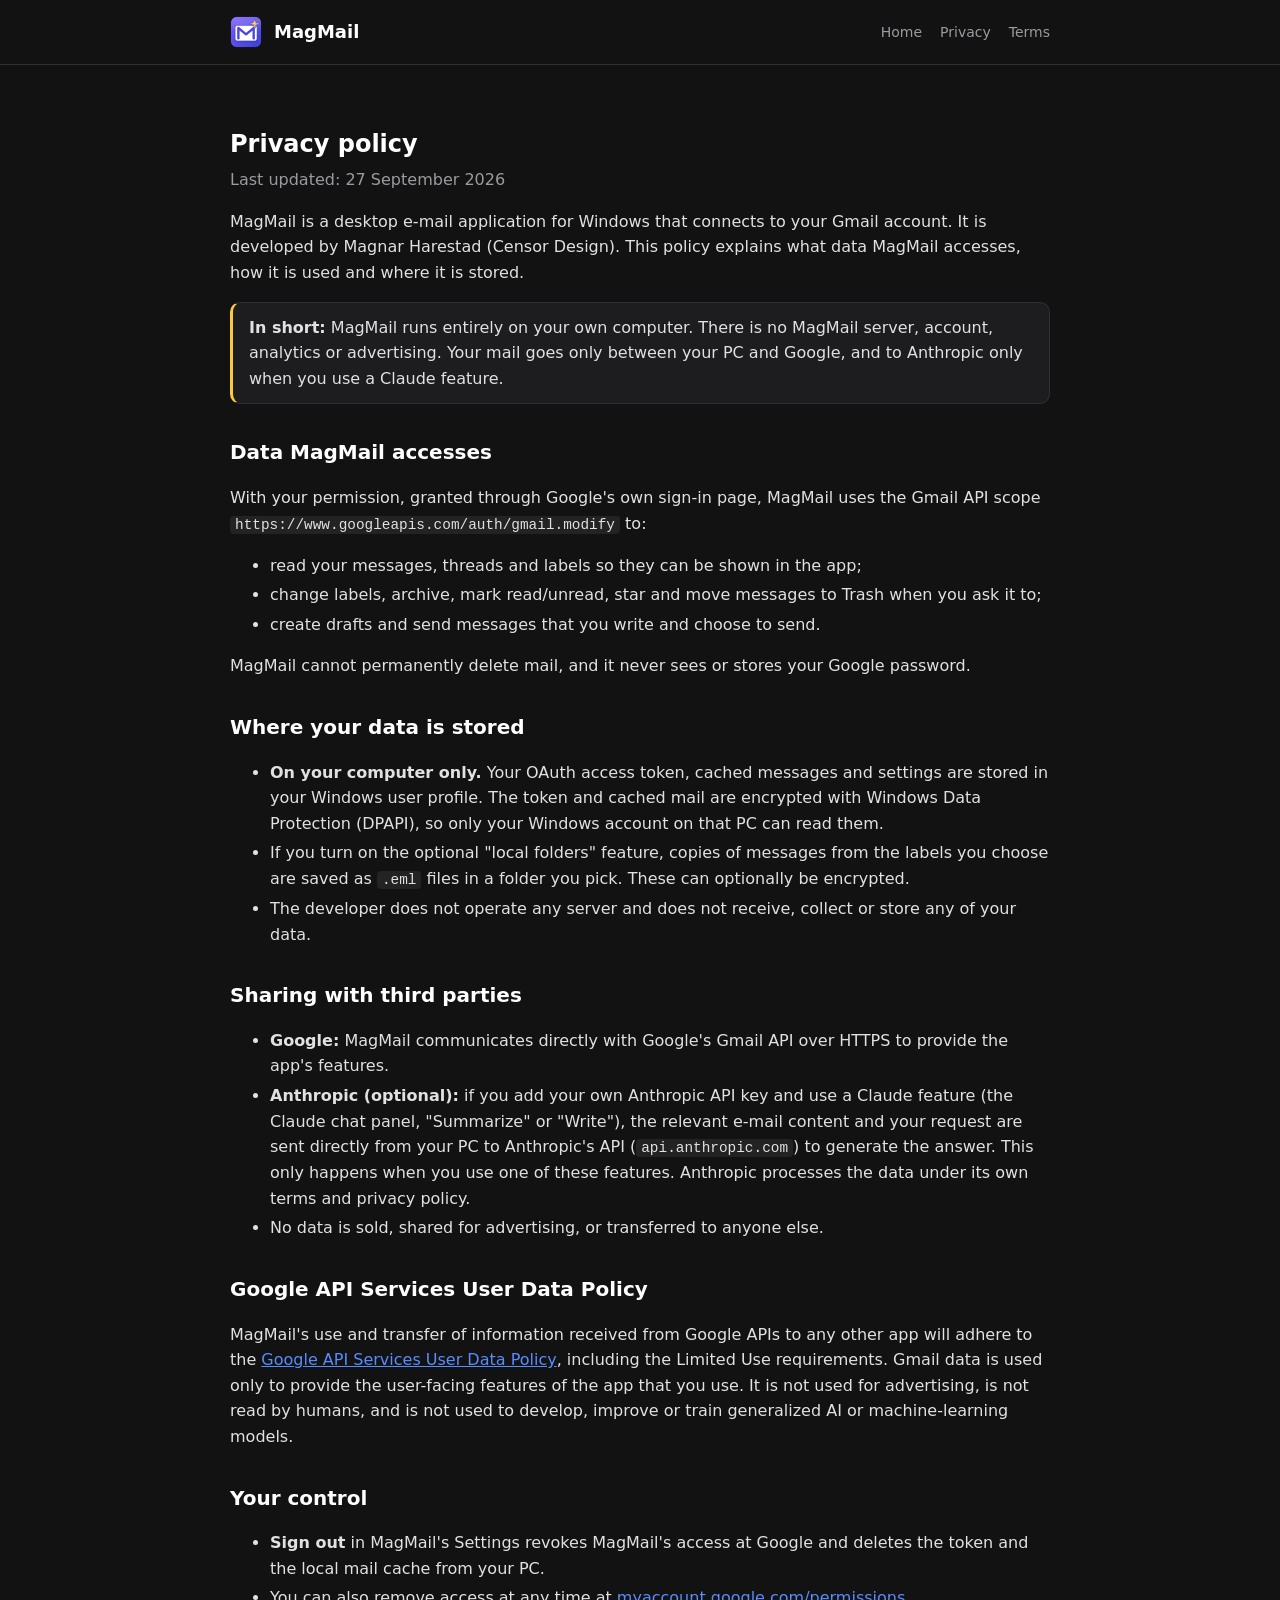
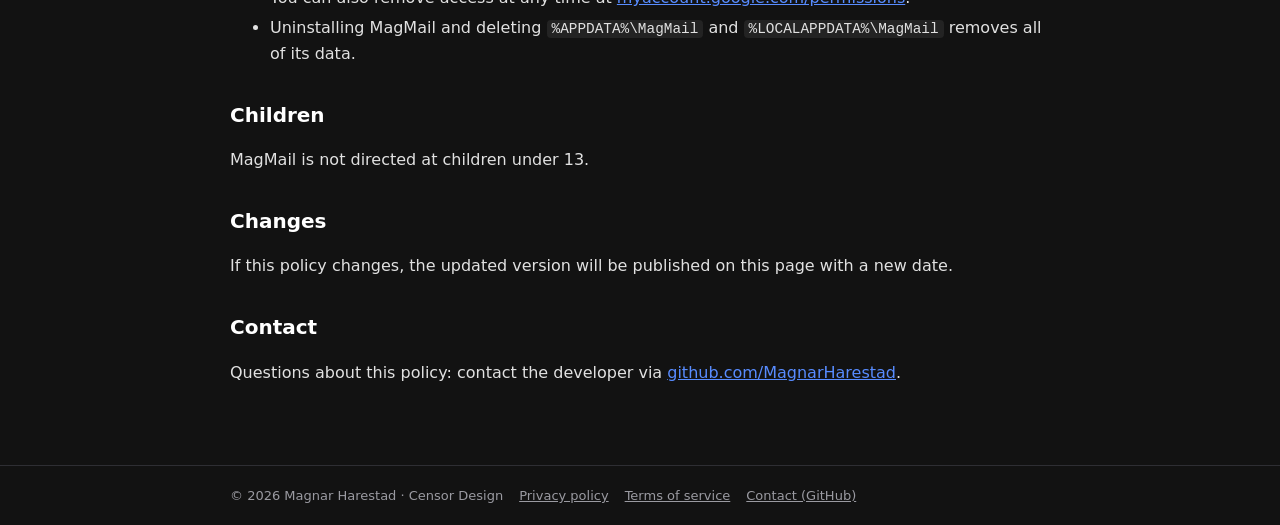
==== privacy.html @ 21ea42c3 "Serve the MagMail site at the root (home, privacy, terms) Google's OAuth branding check requires the" ====
<!doctype html>
<html lang="en">
<head>
<meta charset="utf-8">
<meta name="viewport" content="width=device-width, initial-scale=1">
<title>Privacy policy - MagMail</title>
<link rel="icon" href="favicon.png">
<link rel="stylesheet" href="style.css">
</head>
<body>
<header><div class="wrap"><img src="favicon.png" alt=""><a class="brand" href="./">MagMail</a>
  <nav><a href="./">Home</a><a href="privacy.html">Privacy</a><a href="terms.html">Terms</a></nav></div></header>

<main class="wrap"><article>
<h1>Privacy policy</h1>
<p class="updated">Last updated: 27 September 2026</p>

<p>MagMail is a desktop e-mail application for Windows that connects to your Gmail account. It is developed by Magnar Harestad (Censor Design). This policy explains what data MagMail accesses, how it is used and where it is stored.</p>

<div class="note"><strong>In short:</strong> MagMail runs entirely on your own computer. There is no MagMail server, account, analytics or advertising. Your mail goes only between your PC and Google, and to Anthropic only when you use a Claude feature.</div>

<h2>Data MagMail accesses</h2>
<p>With your permission, granted through Google's own sign-in page, MagMail uses the Gmail API scope <code>https://www.googleapis.com/auth/gmail.modify</code> to:</p>
<ul>
  <li>read your messages, threads and labels so they can be shown in the app;</li>
  <li>change labels, archive, mark read/unread, star and move messages to Trash when you ask it to;</li>
  <li>create drafts and send messages that you write and choose to send.</li>
</ul>
<p>MagMail cannot permanently delete mail, and it never sees or stores your Google password.</p>

<h2>Where your data is stored</h2>
<ul>
  <li><strong>On your computer only.</strong> Your OAuth access token, cached messages and settings are stored in your Windows user profile. The token and cached mail are encrypted with Windows Data Protection (DPAPI), so only your Windows account on that PC can read them.</li>
  <li>If you turn on the optional "local folders" feature, copies of messages from the labels you choose are saved as <code>.eml</code> files in a folder you pick. These can optionally be encrypted.</li>
  <li>The developer does not operate any server and does not receive, collect or store any of your data.</li>
</ul>

<h2>Sharing with third parties</h2>
<ul>
  <li><strong>Google:</strong> MagMail communicates directly with Google's Gmail API over HTTPS to provide the app's features.</li>
  <li><strong>Anthropic (optional):</strong> if you add your own Anthropic API key and use a Claude feature (the Claude chat panel, "Summarize" or "Write"), the relevant e-mail content and your request are sent directly from your PC to Anthropic's API (<code>api.anthropic.com</code>) to generate the answer. This only happens when you use one of these features. Anthropic processes the data under its own terms and privacy policy.</li>
  <li>No data is sold, shared for advertising, or transferred to anyone else.</li>
</ul>

<h2>Google API Services User Data Policy</h2>
<p>MagMail's use and transfer of information received from Google APIs to any other app will adhere to the <a href="https://developers.google.com/terms/api-services-user-data-policy">Google API Services User Data Policy</a>, including the Limited Use requirements. Gmail data is used only to provide the user-facing features of the app that you use. It is not used for advertising, is not read by humans, and is not used to develop, improve or train generalized AI or machine-learning models.</p>

<h2>Your control</h2>
<ul>
  <li><strong>Sign out</strong> in MagMail's Settings revokes MagMail's access at Google and deletes the token and the local mail cache from your PC.</li>
  <li>You can also remove access at any time at <a href="https://myaccount.google.com/permissions">myaccount.google.com/permissions</a>.</li>
  <li>Uninstalling MagMail and deleting <code>%APPDATA%\MagMail</code> and <code>%LOCALAPPDATA%\MagMail</code> removes all of its data.</li>
</ul>

<h2>Children</h2>
<p>MagMail is not directed at children under 13.</p>

<h2>Changes</h2>
<p>If this policy changes, the updated version will be published on this page with a new date.</p>

<h2>Contact</h2>
<p>Questions about this policy: contact the developer via <a href="https://github.com/MagnarHarestad">github.com/MagnarHarestad</a>.</p>
</article></main>

<footer><div class="wrap"><span>© 2026 Magnar Harestad · Censor Design</span><a href="privacy.html">Privacy policy</a><a href="terms.html">Terms of service</a><a href="https://github.com/MagnarHarestad">Contact (GitHub)</a></div></footer>
</body>
</html>
---- style.css ----
:root { --bg:#121212; --surface:#1d1d20; --border:#2e2e33; --text:#e1e1e1; --dim:#9a9aa1; --accent:#588cff; --gold:#ffc83c; }
* { box-sizing: border-box; }
body { margin:0; background:var(--bg); color:var(--text); font:16px/1.6 "Segoe UI", system-ui, -apple-system, sans-serif; }
a { color:var(--accent); }
code { background:rgba(255,255,255,.07); padding:1px 5px; border-radius:4px; font-size:.9em; }
.wrap { max-width:860px; margin:0 auto; padding:0 20px; }
header { border-bottom:1px solid var(--border); }
header .wrap { display:flex; align-items:center; gap:12px; height:64px; }
header img { width:32px; height:32px; }
header .brand { font-weight:600; font-size:18px; color:#fff; text-decoration:none; }
header nav { margin-left:auto; display:flex; gap:18px; font-size:14px; }
header nav a { color:var(--dim); text-decoration:none; }
header nav a:hover { color:#fff; }
.hero { text-align:center; padding:64px 0 40px; }
.hero img { width:128px; height:128px; }
.hero h1 { font-size:40px; margin:18px 0 8px; color:#fff; }
.hero p { color:var(--dim); font-size:19px; max-width:640px; margin:0 auto; }
.grid { display:grid; grid-template-columns:repeat(auto-fit, minmax(240px, 1fr)); gap:14px; margin:32px 0 56px; }
.card { background:var(--surface); border:1px solid var(--border); border-radius:14px; padding:18px 20px; }
.card h3 { margin:0 0 6px; font-size:16px; color:#fff; }
.card p { margin:0; color:var(--dim); font-size:14.5px; }
.card .i { font-size:20px; margin-bottom:6px; }
article { padding:40px 0 64px; }
article h1 { color:#fff; margin-bottom:4px; }
article .updated { color:var(--dim); margin-top:0; }
article h2 { color:#fff; font-size:20px; margin-top:32px; }
article li { margin:4px 0; }
.note { background:var(--surface); border:1px solid var(--border); border-left:3px solid var(--gold); border-radius:10px; padding:12px 16px; }
footer { border-top:1px solid var(--border); color:var(--dim); font-size:13px; }
footer .wrap { padding:20px; display:flex; gap:16px; flex-wrap:wrap; }
footer a { color:var(--dim); }
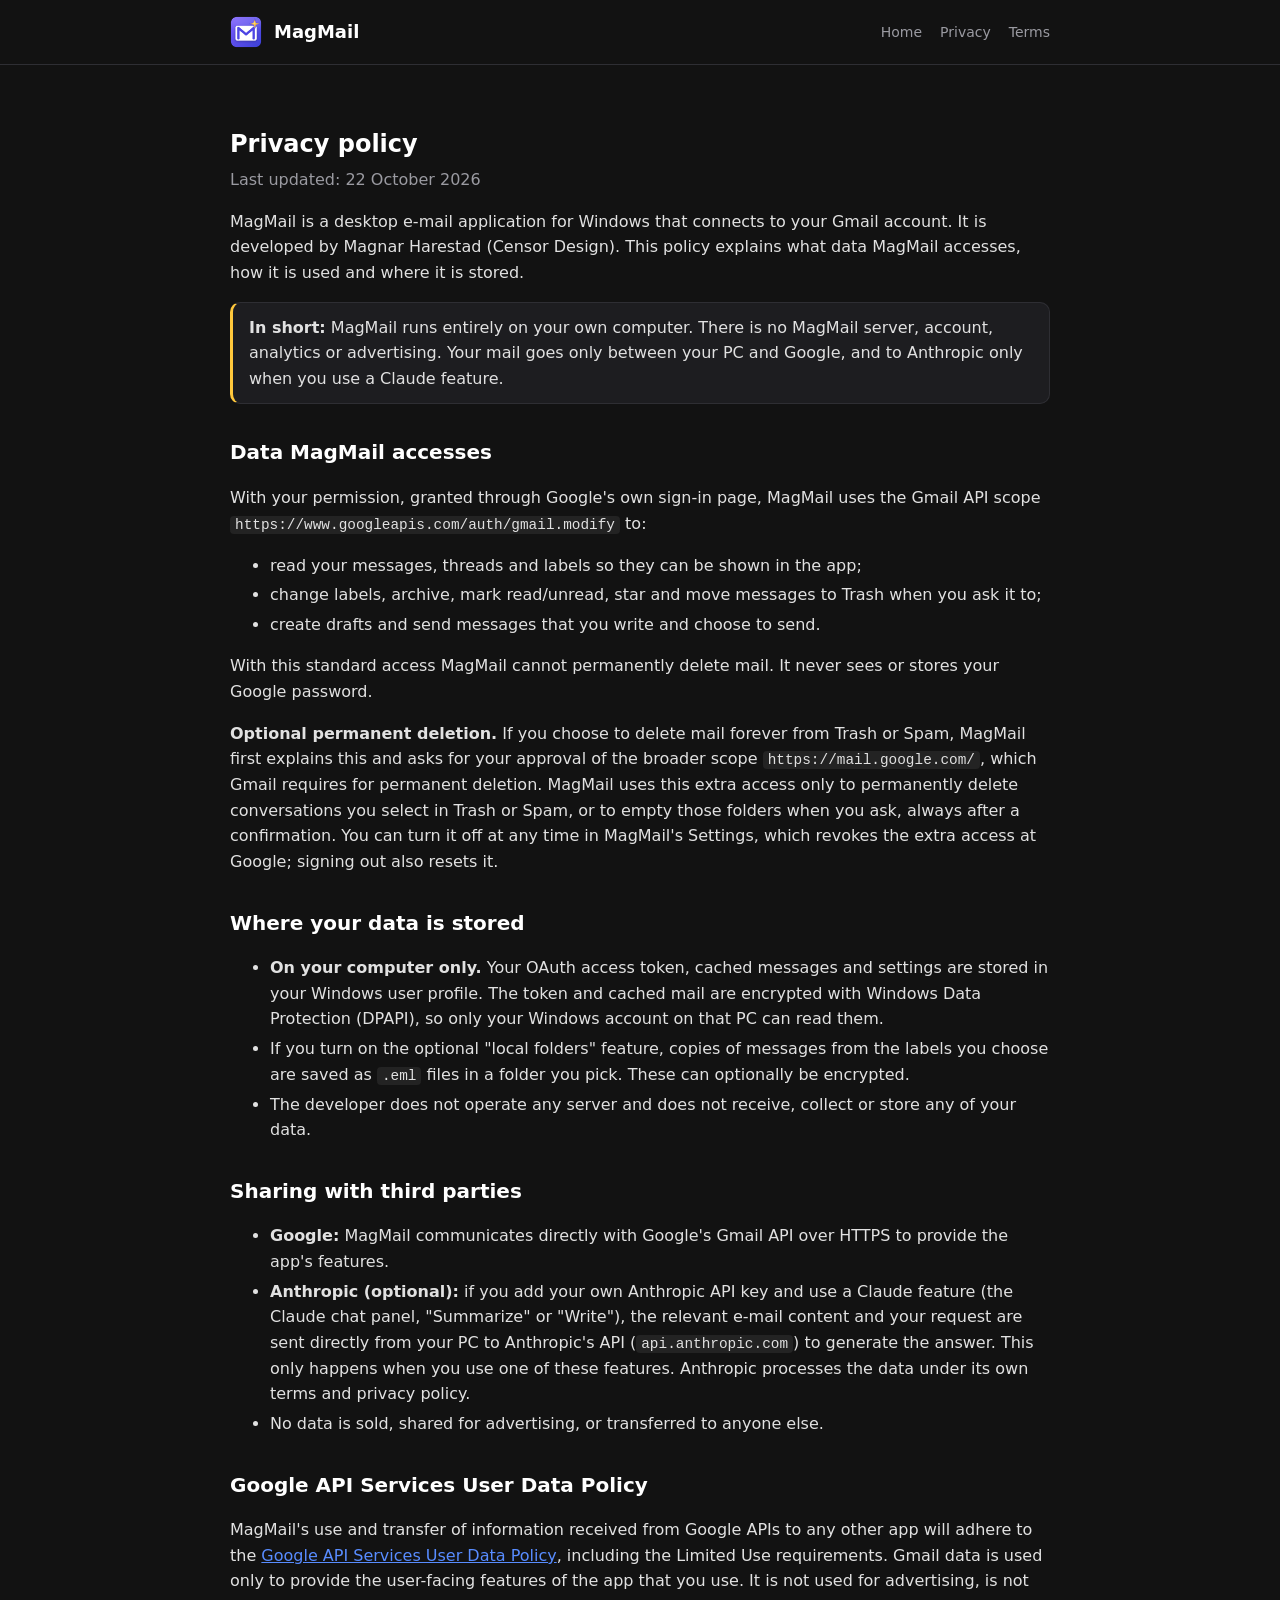
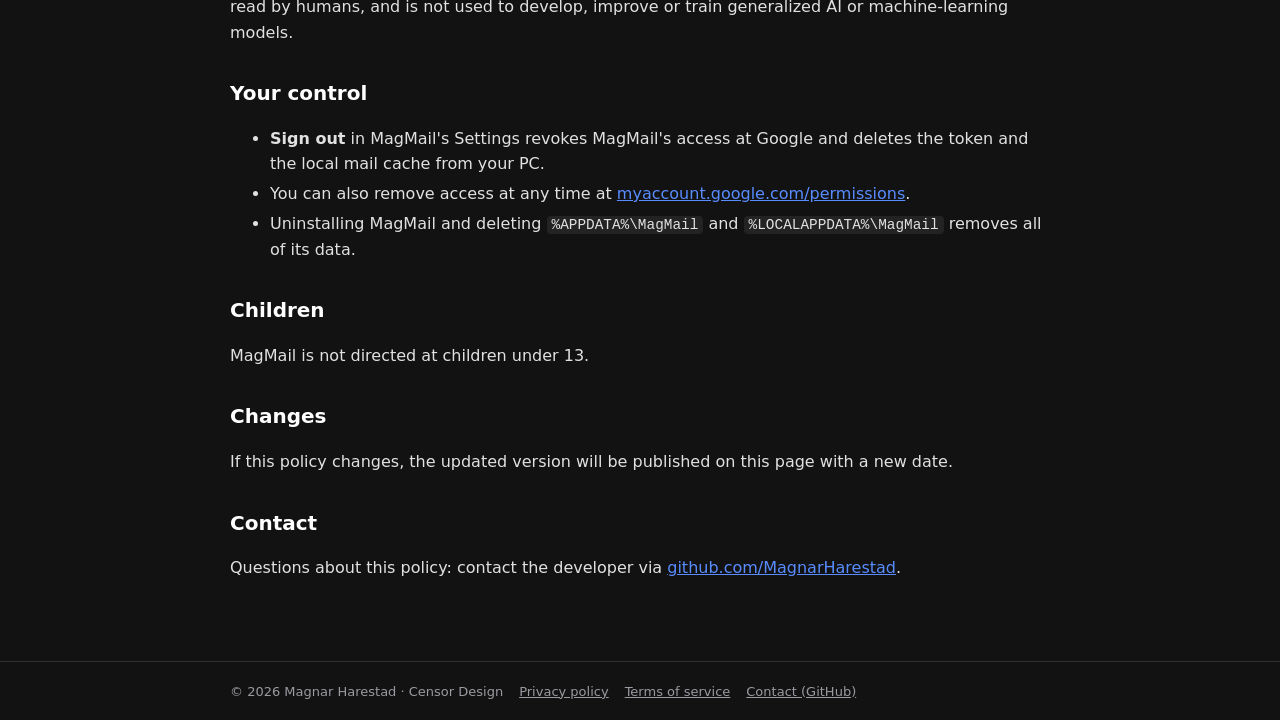
==== commit 44813b10: "Privacy policy: describe the optional full-access scope for permanent deletion Co-Authored-By: Claud" ====
--- a/privacy.html
+++ b/privacy.html
@@ -13,7 +13,7 @@
 
 <main class="wrap"><article>
 <h1>Privacy policy</h1>
-<p class="updated">Last updated: 27 September 2026</p>
+<p class="updated">Last updated: 22 October 2026</p>
 
 <p>MagMail is a desktop e-mail application for Windows that connects to your Gmail account. It is developed by Magnar Harestad (Censor Design). This policy explains what data MagMail accesses, how it is used and where it is stored.</p>
 
@@ -26,7 +26,8 @@
   <li>change labels, archive, mark read/unread, star and move messages to Trash when you ask it to;</li>
   <li>create drafts and send messages that you write and choose to send.</li>
 </ul>
-<p>MagMail cannot permanently delete mail, and it never sees or stores your Google password.</p>
+<p>With this standard access MagMail cannot permanently delete mail. It never sees or stores your Google password.</p>
+<p><strong>Optional permanent deletion.</strong> If you choose to delete mail forever from Trash or Spam, MagMail first explains this and asks for your approval of the broader scope <code>https://mail.google.com/</code>, which Gmail requires for permanent deletion. MagMail uses this extra access only to permanently delete conversations you select in Trash or Spam, or to empty those folders when you ask, always after a confirmation. You can turn it off at any time in MagMail's Settings, which revokes the extra access at Google; signing out also resets it.</p>
 
 <h2>Where your data is stored</h2>
 <ul>
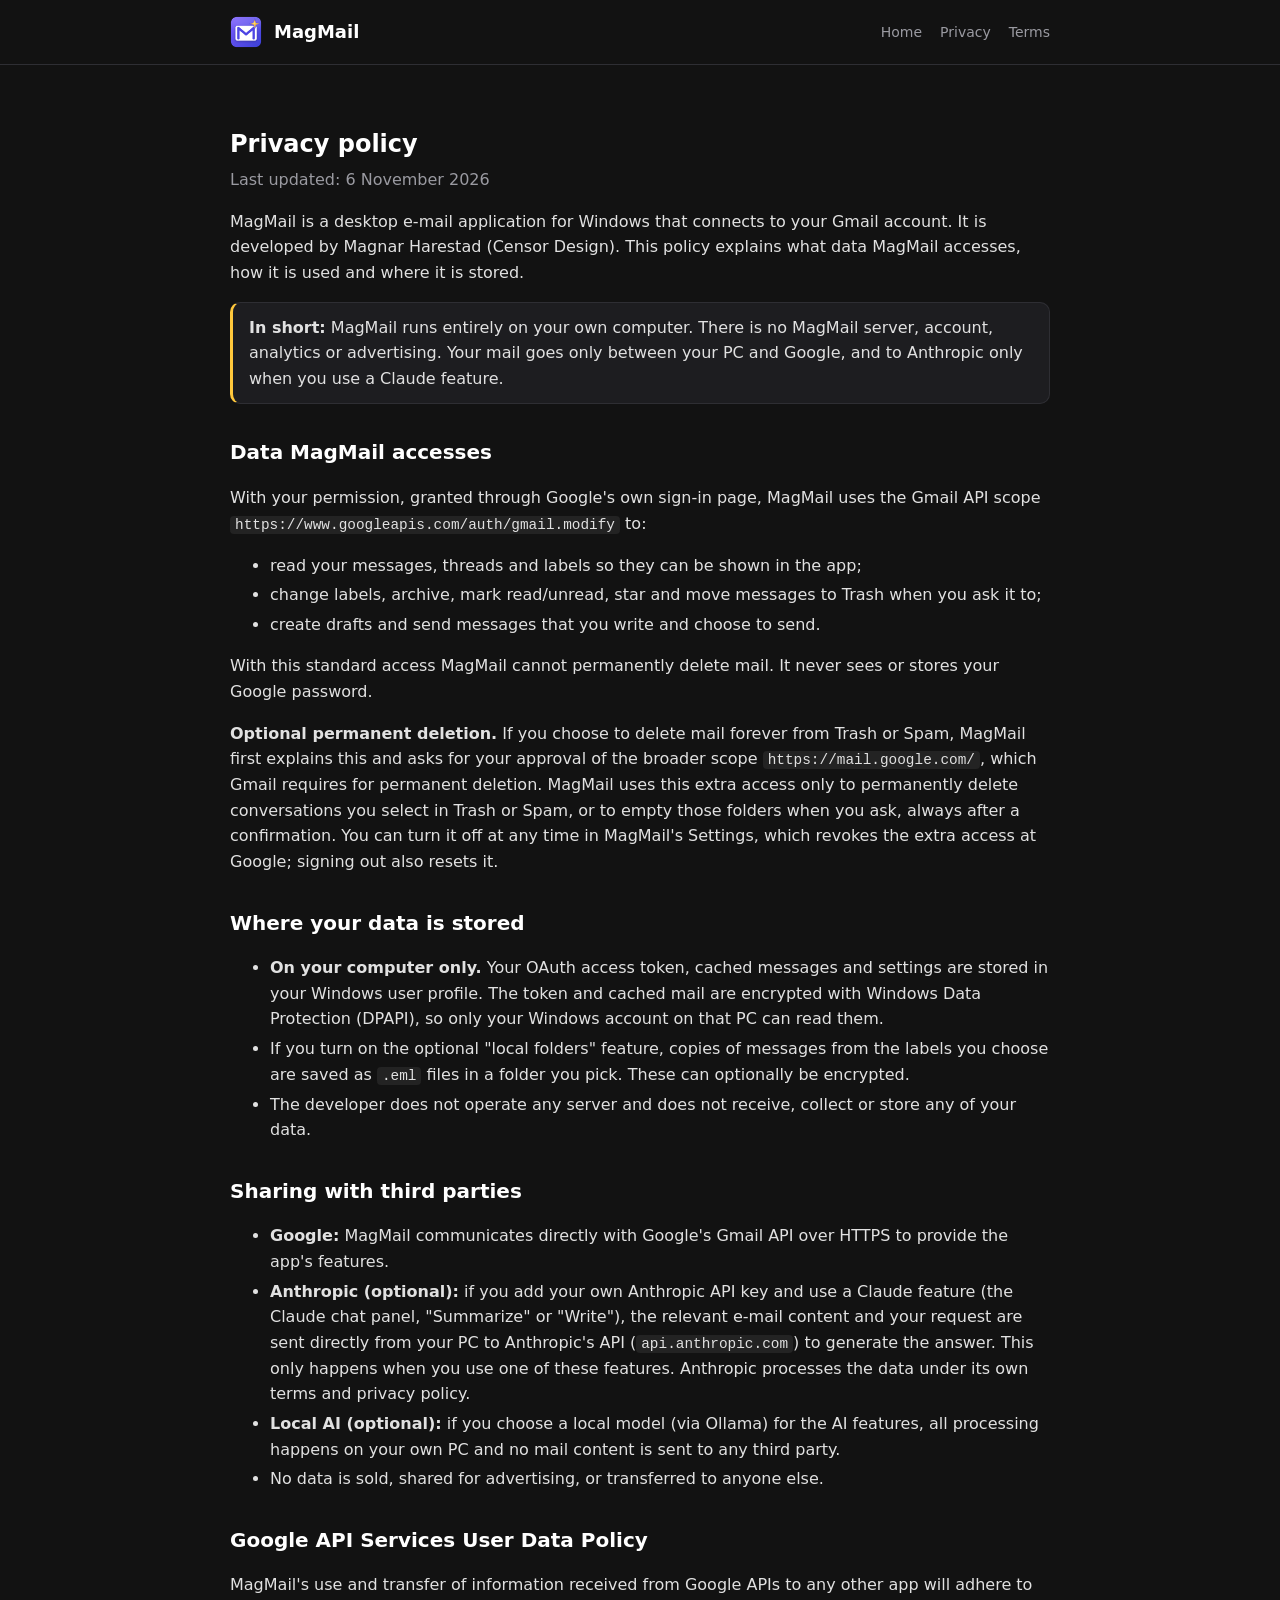
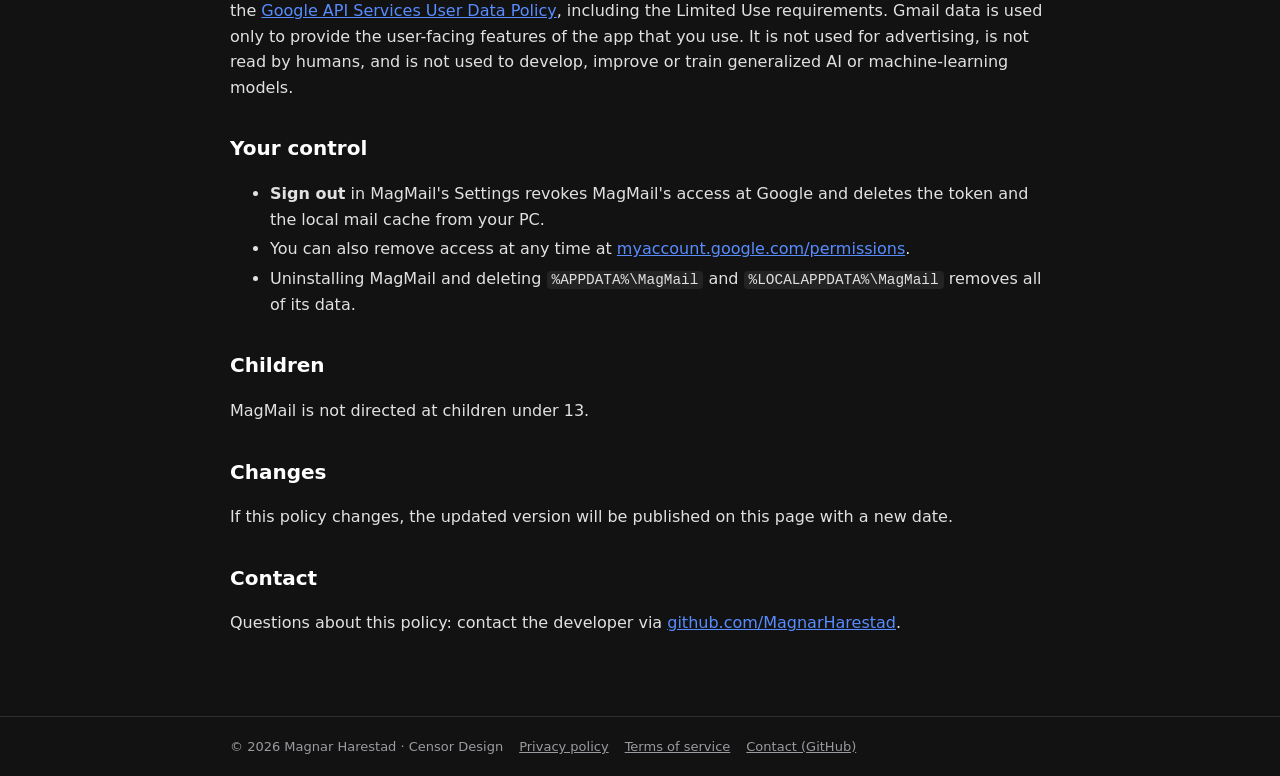
==== commit 182477f7: "Privacy policy: local AI option keeps mail on the PC Co-Authored-By: Claude Opus 5.5 <noreply@anthro" ====
--- a/privacy.html
+++ b/privacy.html
@@ -13,7 +13,7 @@
 
 <main class="wrap"><article>
 <h1>Privacy policy</h1>
-<p class="updated">Last updated: 22 October 2026</p>
+<p class="updated">Last updated: 6 November 2026</p>
 
 <p>MagMail is a desktop e-mail application for Windows that connects to your Gmail account. It is developed by Magnar Harestad (Censor Design). This policy explains what data MagMail accesses, how it is used and where it is stored.</p>
 
@@ -40,6 +40,7 @@
 <ul>
   <li><strong>Google:</strong> MagMail communicates directly with Google's Gmail API over HTTPS to provide the app's features.</li>
   <li><strong>Anthropic (optional):</strong> if you add your own Anthropic API key and use a Claude feature (the Claude chat panel, "Summarize" or "Write"), the relevant e-mail content and your request are sent directly from your PC to Anthropic's API (<code>api.anthropic.com</code>) to generate the answer. This only happens when you use one of these features. Anthropic processes the data under its own terms and privacy policy.</li>
+  <li><strong>Local AI (optional):</strong> if you choose a local model (via Ollama) for the AI features, all processing happens on your own PC and no mail content is sent to any third party.</li>
   <li>No data is sold, shared for advertising, or transferred to anyone else.</li>
 </ul>
 
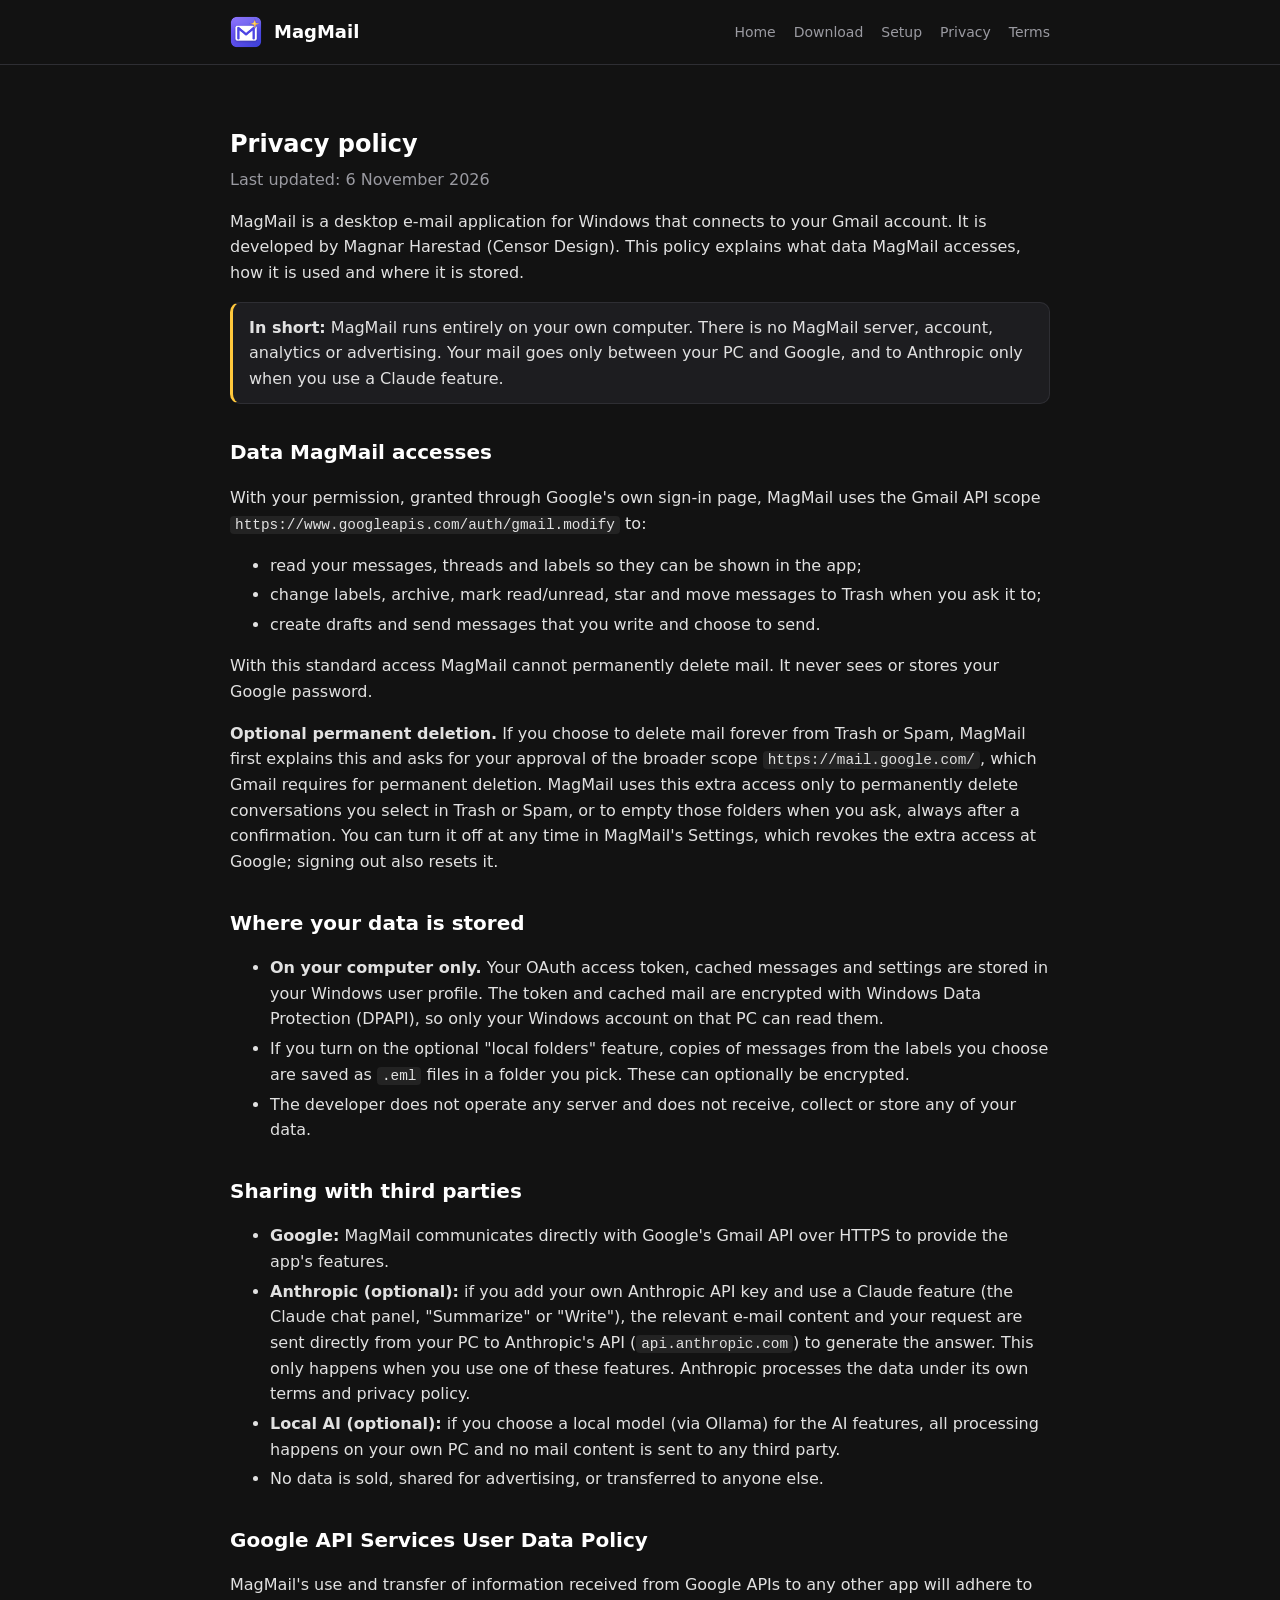
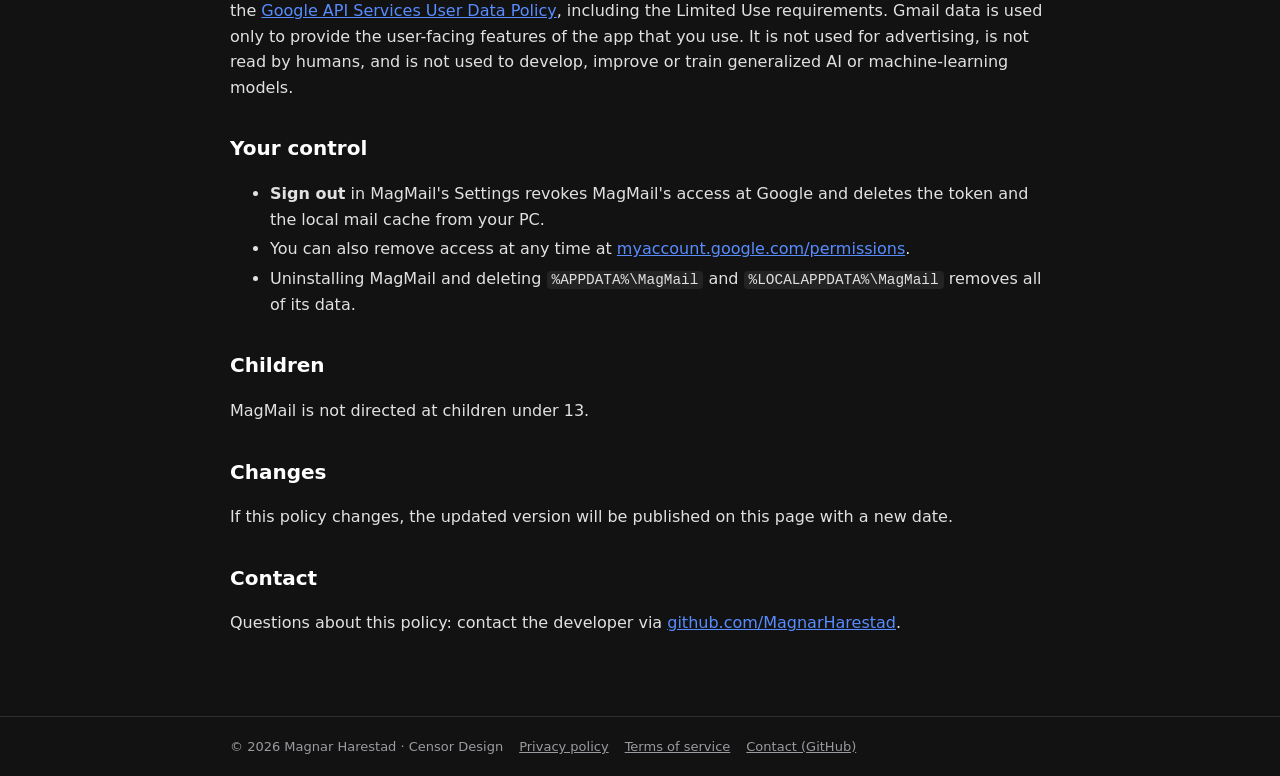
==== commit 1057ff5e: "Release MagMail 1.1.0: download section and setup guide - Download section on the home page (latest " ====
--- a/privacy.html
+++ b/privacy.html
@@ -9,7 +9,7 @@
 </head>
 <body>
 <header><div class="wrap"><img src="favicon.png" alt=""><a class="brand" href="./">MagMail</a>
-  <nav><a href="./">Home</a><a href="privacy.html">Privacy</a><a href="terms.html">Terms</a></nav></div></header>
+  <nav><a href="./">Home</a><a href="./#download">Download</a><a href="setup.html">Setup</a><a href="privacy.html">Privacy</a><a href="terms.html">Terms</a></nav></div></header>
 
 <main class="wrap"><article>
 <h1>Privacy policy</h1>
--- a/style.css
+++ b/style.css
@@ -29,3 +29,16 @@
 footer { border-top:1px solid var(--border); color:var(--dim); font-size:13px; }
 footer .wrap { padding:20px; display:flex; gap:16px; flex-wrap:wrap; }
 footer a { color:var(--dim); }
+
+.button { display:inline-block; background:var(--accent); color:#fff; font-weight:600; padding:10px 18px; border-radius:10px; text-decoration:none; }
+.button:hover { filter:brightness(1.1); }
+.cta { margin-top:22px; }
+.download { background:var(--surface); border:1px solid var(--border); border-radius:14px; padding:22px 24px; margin:0 0 56px; }
+.download h2 { margin:0 0 6px; color:#fff; }
+.download .meta, .meta { color:var(--dim); font-size:14px; margin-left:8px; }
+.download p.meta { margin-left:0; }
+.facts { color:var(--dim); font-size:14.5px; padding-left:20px; }
+.facts strong { color:var(--text); }
+code.sha { font-size:12px; word-break:break-all; }
+.steps li { margin:8px 0; }
+pre { background:#0d0d0f; border:1px solid var(--border); border-radius:8px; padding:10px 12px; overflow:auto; }
